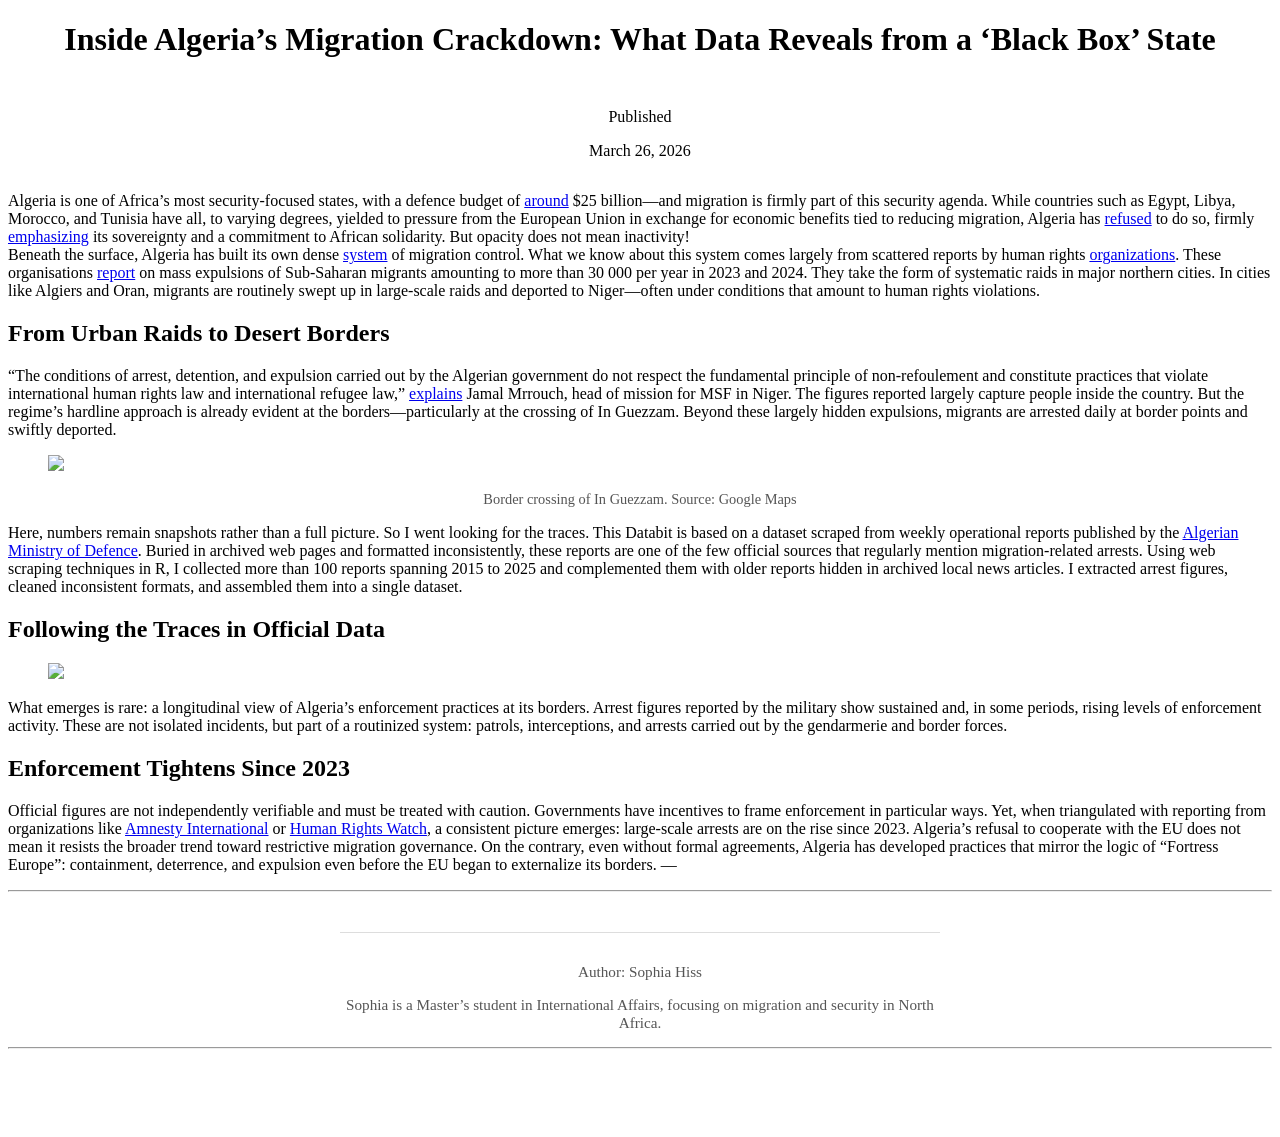
==== index.html @ 2d7f66b4 "Rename DataBit1_SophiaHiss.index.html to index.html" ====
<!DOCTYPE html>
<html xmlns="http://www.w3.org/1999/xhtml" lang="en" xml:lang="en"><head>

<meta charset="utf-8">
<meta name="generator" content="quarto-1.8.25">

<meta name="viewport" content="width=device-width, initial-scale=1.0, user-scalable=yes">

<meta name="author" content="">
<meta name="dcterms.date" content="2026-03-26">

<title>Inside Algeria’s Migration Crackdown: What Data Reveals from a ‘Black Box’ State</title>
<style>
code{white-space: pre-wrap;}
span.smallcaps{font-variant: small-caps;}
div.columns{display: flex; gap: min(4vw, 1.5em);}
div.column{flex: auto; overflow-x: auto;}
div.hanging-indent{margin-left: 1.5em; text-indent: -1.5em;}
ul.task-list{list-style: none;}
ul.task-list li input[type="checkbox"] {
  width: 0.8em;
  margin: 0 0.8em 0.2em -1em; /* quarto-specific, see https://github.com/quarto-dev/quarto-cli/issues/4556 */ 
  vertical-align: middle;
}
</style>


<script src="DataBit1_SophiaHiss_files/libs/clipboard/clipboard.min.js"></script>
<script src="DataBit1_SophiaHiss_files/libs/quarto-html/quarto.js" type="module"></script>
<script src="DataBit1_SophiaHiss_files/libs/quarto-html/tabsets/tabsets.js" type="module"></script>
<script src="DataBit1_SophiaHiss_files/libs/quarto-html/axe/axe-check.js" type="module"></script>
<script src="DataBit1_SophiaHiss_files/libs/quarto-html/popper.min.js"></script>
<script src="DataBit1_SophiaHiss_files/libs/quarto-html/tippy.umd.min.js"></script>
<script src="DataBit1_SophiaHiss_files/libs/quarto-html/anchor.min.js"></script>
<link href="DataBit1_SophiaHiss_files/libs/quarto-html/tippy.css" rel="stylesheet">
<link href="DataBit1_SophiaHiss_files/libs/quarto-html/quarto-syntax-highlighting-7b89279ff1a6dce999919e0e67d4d9ec.css" rel="stylesheet" id="quarto-text-highlighting-styles">
<script src="DataBit1_SophiaHiss_files/libs/bootstrap/bootstrap.min.js"></script>
<link href="DataBit1_SophiaHiss_files/libs/bootstrap/bootstrap-icons.css" rel="stylesheet">
<link href="DataBit1_SophiaHiss_files/libs/bootstrap/bootstrap-4d7f0bce1131f3e5f9547cd857cfbfc8.min.css" rel="stylesheet" append-hash="true" id="quarto-bootstrap" data-mode="light">


<link rel="stylesheet" href="styles.css">
</head>

<body class="fullcontent quarto-light">

<div id="quarto-content" class="page-columns page-rows-contents page-layout-article">

<main class="content" id="quarto-document-content">

<header id="title-block-header" class="quarto-title-block default">
<div class="quarto-title">
<h1 class="title">Inside Algeria’s Migration Crackdown: What Data Reveals from a ‘Black Box’ State</h1>
</div>



<div class="quarto-title-meta">

    
    <div>
    <div class="quarto-title-meta-heading">Published</div>
    <div class="quarto-title-meta-contents">
      <p class="date">March 26, 2026</p>
    </div>
  </div>
  
    
  </div>
  


</header>


<p>Algeria is one of Africa’s most security-focused states, with a defence budget of <a href="https://www.newarab.com/news/defence-remains-algerias-top-yearly-expenditure-2026">around</a> $25 billion—and migration is firmly part of this security agenda. While countries such as Egypt, Libya, Morocco, and Tunisia have all, to varying degrees, yielded to pressure from the European Union in exchange for economic benefits tied to reducing migration, Algeria has <a href="https://www.ispionline.it/en/publication/rocky-road-ahead-the-challenges-of-eu-algeria-relations-181457">refused</a> to do so, firmly <a href="https://www.elmoudjahid.dz/fr/actualite/solidarite-avec-les-pays-africains-un-principe-fondamental-pour-l-algerie-5058">emphasizing</a> its sovereignty and a commitment to African solidarity. But opacity does not mean inactivity!<br> Beneath the surface, Algeria has built its own dense <a href="https://ftdes.net/en/suppression-of-movement-migration-control-manufactured-precarity-and-racialised-border-regimes-in-post-hirak-algeria-in-the-name-of-sovereignty-at-the-service-of-rent-accumulation/">system</a> of migration control. What we know about this system comes largely from scattered reports by human rights <a href="https://alarmephonesahara.info/fr/dossiers/dossier-2-les-meilleurs-endroits-pour-faire-la-sieste">organizations</a>. These organisations <a href="https://www.medecinssansfrontieres.ca/niger-les-expulsions-mettent-en-danger-la-vie-des-migrants/">report</a> on mass expulsions of Sub-Saharan migrants amounting to more than 30 000 per year in 2023 and 2024. They take the form of systematic raids in major northern cities. In cities like Algiers and Oran, migrants are routinely swept up in large-scale raids and deported to Niger—often under conditions that amount to human rights violations.</p>
<section id="from-urban-raids-to-desert-borders" class="level2">
<h2 class="anchored" data-anchor-id="from-urban-raids-to-desert-borders">From Urban Raids to Desert Borders</h2>
<p>“The conditions of arrest, detention, and expulsion carried out by the Algerian government do not respect the fundamental principle of non-refoulement and constitute practices that violate international human rights law and international refugee law,” <a href="https://www.medecinssansfrontieres.ca/niger-les-expulsions-mettent-en-danger-la-vie-des-migrants/">explains</a> Jamal Mrrouch, head of mission for MSF in Niger. The figures reported largely capture people inside the country. But the regime’s hardline approach is already evident at the borders—particularly at the crossing of In Guezzam. Beyond these largely hidden expulsions, migrants are arrested daily at border points and swiftly deported.</p>
<div class="quarto-figure quarto-figure-center">
<figure class="figure">
<p><img src="DataBit1-Figures/InGuezzam.png" class="img-fluid figure-img" style="width:70.0%"></p>
<figcaption>Border crossing of In Guezzam. Source: Google Maps</figcaption>
</figure>
</div>
<p>Here, numbers remain snapshots rather than a full picture. So I went looking for the traces. This Databit is based on a dataset scraped from weekly operational reports published by the <a href="https://www.mdn.dz/site_principal/sommaire/archives/archives_actualites_fr.php">Algerian Ministry of Defence</a>. Buried in archived web pages and formatted inconsistently, these reports are one of the few official sources that regularly mention migration-related arrests. Using web scraping techniques in R, I collected more than 100 reports spanning 2015 to 2025 and complemented them with older reports hidden in archived local news articles. I extracted arrest figures, cleaned inconsistent formats, and assembled them into a single dataset.</p>
</section>
<section id="following-the-traces-in-official-data" class="level2">
<h2 class="anchored" data-anchor-id="following-the-traces-in-official-data">Following the Traces in Official Data</h2>
<div class="quarto-figure quarto-figure-center">
<figure class="figure">
<p><img src="DataBit1-Figures/Arrests-aggregated-2015-2025.png" class="img-fluid quarto-figure quarto-figure-center figure-img" style="width:70.0%"></p>
</figure>
</div>
<p>What emerges is rare: a longitudinal view of Algeria’s enforcement practices at its borders. Arrest figures reported by the military show sustained and, in some periods, rising levels of enforcement activity. These are not isolated incidents, but part of a routinized system: patrols, interceptions, and arrests carried out by the gendarmerie and border forces.</p>
</section>
<section id="enforcement-tightens-since-2023" class="level2">
<h2 class="anchored" data-anchor-id="enforcement-tightens-since-2023">Enforcement Tightens Since 2023</h2>
<p>Official figures are not independently verifiable and must be treated with caution. Governments have incentives to frame enforcement in particular ways. Yet, when triangulated with reporting from organizations like <a href="https://reliefweb.int/report/algeria/forced-leave-stories-injustice-against-migrants-algeria">Amnesty International</a> or <a href="https://www.hrw.org/news/2020/10/09/algeria-migrants-asylum-seekers-forced-out">Human Rights Watch</a>, a consistent picture emerges: large-scale arrests are on the rise since 2023. Algeria’s refusal to cooperate with the EU does not mean it resists the broader trend toward restrictive migration governance. On the contrary, even without formal agreements, Algeria has developed practices that mirror the logic of “Fortress Europe”: containment, deterrence, and expulsion even before the EU began to externalize its borders. —</p>
<hr>
<div class="author-box">
<p>Author: Sophia Hiss</p>
<p>Sophia is a Master’s student in International Affairs, focusing on migration and security in North Africa.</p>
</div>
<hr>
<p><br>
</p>
<p><br>
</p>
</section>
<section id="section" class="level2">
<h2 class="anchored" data-anchor-id="section"></h2>
</section>

</main>
<!-- /main column -->
<script id="quarto-html-after-body" type="application/javascript">
  window.document.addEventListener("DOMContentLoaded", function (event) {
    const icon = "";
    const anchorJS = new window.AnchorJS();
    anchorJS.options = {
      placement: 'right',
      icon: icon
    };
    anchorJS.add('.anchored');
    const isCodeAnnotation = (el) => {
      for (const clz of el.classList) {
        if (clz.startsWith('code-annotation-')) {                     
          return true;
        }
      }
      return false;
    }
    const onCopySuccess = function(e) {
      // button target
      const button = e.trigger;
      // don't keep focus
      button.blur();
      // flash "checked"
      button.classList.add('code-copy-button-checked');
      var currentTitle = button.getAttribute("title");
      button.setAttribute("title", "Copied!");
      let tooltip;
      if (window.bootstrap) {
        button.setAttribute("data-bs-toggle", "tooltip");
        button.setAttribute("data-bs-placement", "left");
        button.setAttribute("data-bs-title", "Copied!");
        tooltip = new bootstrap.Tooltip(button, 
          { trigger: "manual", 
            customClass: "code-copy-button-tooltip",
            offset: [0, -8]});
        tooltip.show();    
      }
      setTimeout(function() {
        if (tooltip) {
          tooltip.hide();
          button.removeAttribute("data-bs-title");
          button.removeAttribute("data-bs-toggle");
          button.removeAttribute("data-bs-placement");
        }
        button.setAttribute("title", currentTitle);
        button.classList.remove('code-copy-button-checked');
      }, 1000);
      // clear code selection
      e.clearSelection();
    }
    const getTextToCopy = function(trigger) {
      const outerScaffold = trigger.parentElement.cloneNode(true);
      const codeEl = outerScaffold.querySelector('code');
      for (const childEl of codeEl.children) {
        if (isCodeAnnotation(childEl)) {
          childEl.remove();
        }
      }
      return codeEl.innerText;
    }
    const clipboard = new window.ClipboardJS('.code-copy-button:not([data-in-quarto-modal])', {
      text: getTextToCopy
    });
    clipboard.on('success', onCopySuccess);
    if (window.document.getElementById('quarto-embedded-source-code-modal')) {
      const clipboardModal = new window.ClipboardJS('.code-copy-button[data-in-quarto-modal]', {
        text: getTextToCopy,
        container: window.document.getElementById('quarto-embedded-source-code-modal')
      });
      clipboardModal.on('success', onCopySuccess);
    }
      var localhostRegex = new RegExp(/^(?:http|https):\/\/localhost\:?[0-9]*\//);
      var mailtoRegex = new RegExp(/^mailto:/);
        var filterRegex = new RegExp('/' + window.location.host + '/');
      var isInternal = (href) => {
          return filterRegex.test(href) || localhostRegex.test(href) || mailtoRegex.test(href);
      }
      // Inspect non-navigation links and adorn them if external
     var links = window.document.querySelectorAll('a[href]:not(.nav-link):not(.navbar-brand):not(.toc-action):not(.sidebar-link):not(.sidebar-item-toggle):not(.pagination-link):not(.no-external):not([aria-hidden]):not(.dropdown-item):not(.quarto-navigation-tool):not(.about-link)');
      for (var i=0; i<links.length; i++) {
        const link = links[i];
        if (!isInternal(link.href)) {
          // undo the damage that might have been done by quarto-nav.js in the case of
          // links that we want to consider external
          if (link.dataset.originalHref !== undefined) {
            link.href = link.dataset.originalHref;
          }
        }
      }
    function tippyHover(el, contentFn, onTriggerFn, onUntriggerFn) {
      const config = {
        allowHTML: true,
        maxWidth: 500,
        delay: 100,
        arrow: false,
        appendTo: function(el) {
            return el.parentElement;
        },
        interactive: true,
        interactiveBorder: 10,
        theme: 'quarto',
        placement: 'bottom-start',
      };
      if (contentFn) {
        config.content = contentFn;
      }
      if (onTriggerFn) {
        config.onTrigger = onTriggerFn;
      }
      if (onUntriggerFn) {
        config.onUntrigger = onUntriggerFn;
      }
      window.tippy(el, config); 
    }
    const noterefs = window.document.querySelectorAll('a[role="doc-noteref"]');
    for (var i=0; i<noterefs.length; i++) {
      const ref = noterefs[i];
      tippyHover(ref, function() {
        // use id or data attribute instead here
        let href = ref.getAttribute('data-footnote-href') || ref.getAttribute('href');
        try { href = new URL(href).hash; } catch {}
        const id = href.replace(/^#\/?/, "");
        const note = window.document.getElementById(id);
        if (note) {
          return note.innerHTML;
        } else {
          return "";
        }
      });
    }
    const xrefs = window.document.querySelectorAll('a.quarto-xref');
    const processXRef = (id, note) => {
      // Strip column container classes
      const stripColumnClz = (el) => {
        el.classList.remove("page-full", "page-columns");
        if (el.children) {
          for (const child of el.children) {
            stripColumnClz(child);
          }
        }
      }
      stripColumnClz(note)
      if (id === null || id.startsWith('sec-')) {
        // Special case sections, only their first couple elements
        const container = document.createElement("div");
        if (note.children && note.children.length > 2) {
          container.appendChild(note.children[0].cloneNode(true));
          for (let i = 1; i < note.children.length; i++) {
            const child = note.children[i];
            if (child.tagName === "P" && child.innerText === "") {
              continue;
            } else {
              container.appendChild(child.cloneNode(true));
              break;
            }
          }
          if (window.Quarto?.typesetMath) {
            window.Quarto.typesetMath(container);
          }
          return container.innerHTML
        } else {
          if (window.Quarto?.typesetMath) {
            window.Quarto.typesetMath(note);
          }
          return note.innerHTML;
        }
      } else {
        // Remove any anchor links if they are present
        const anchorLink = note.querySelector('a.anchorjs-link');
        if (anchorLink) {
          anchorLink.remove();
        }
        if (window.Quarto?.typesetMath) {
          window.Quarto.typesetMath(note);
        }
        if (note.classList.contains("callout")) {
          return note.outerHTML;
        } else {
          return note.innerHTML;
        }
      }
    }
    for (var i=0; i<xrefs.length; i++) {
      const xref = xrefs[i];
      tippyHover(xref, undefined, function(instance) {
        instance.disable();
        let url = xref.getAttribute('href');
        let hash = undefined; 
        if (url.startsWith('#')) {
          hash = url;
        } else {
          try { hash = new URL(url).hash; } catch {}
        }
        if (hash) {
          const id = hash.replace(/^#\/?/, "");
          const note = window.document.getElementById(id);
          if (note !== null) {
            try {
              const html = processXRef(id, note.cloneNode(true));
              instance.setContent(html);
            } finally {
              instance.enable();
              instance.show();
            }
          } else {
            // See if we can fetch this
            fetch(url.split('#')[0])
            .then(res => res.text())
            .then(html => {
              const parser = new DOMParser();
              const htmlDoc = parser.parseFromString(html, "text/html");
              const note = htmlDoc.getElementById(id);
              if (note !== null) {
                const html = processXRef(id, note);
                instance.setContent(html);
              } 
            }).finally(() => {
              instance.enable();
              instance.show();
            });
          }
        } else {
          // See if we can fetch a full url (with no hash to target)
          // This is a special case and we should probably do some content thinning / targeting
          fetch(url)
          .then(res => res.text())
          .then(html => {
            const parser = new DOMParser();
            const htmlDoc = parser.parseFromString(html, "text/html");
            const note = htmlDoc.querySelector('main.content');
            if (note !== null) {
              // This should only happen for chapter cross references
              // (since there is no id in the URL)
              // remove the first header
              if (note.children.length > 0 && note.children[0].tagName === "HEADER") {
                note.children[0].remove();
              }
              const html = processXRef(null, note);
              instance.setContent(html);
            } 
          }).finally(() => {
            instance.enable();
            instance.show();
          });
        }
      }, function(instance) {
      });
    }
        let selectedAnnoteEl;
        const selectorForAnnotation = ( cell, annotation) => {
          let cellAttr = 'data-code-cell="' + cell + '"';
          let lineAttr = 'data-code-annotation="' +  annotation + '"';
          const selector = 'span[' + cellAttr + '][' + lineAttr + ']';
          return selector;
        }
        const selectCodeLines = (annoteEl) => {
          const doc = window.document;
          const targetCell = annoteEl.getAttribute("data-target-cell");
          const targetAnnotation = annoteEl.getAttribute("data-target-annotation");
          const annoteSpan = window.document.querySelector(selectorForAnnotation(targetCell, targetAnnotation));
          const lines = annoteSpan.getAttribute("data-code-lines").split(",");
          const lineIds = lines.map((line) => {
            return targetCell + "-" + line;
          })
          let top = null;
          let height = null;
          let parent = null;
          if (lineIds.length > 0) {
              //compute the position of the single el (top and bottom and make a div)
              const el = window.document.getElementById(lineIds[0]);
              top = el.offsetTop;
              height = el.offsetHeight;
              parent = el.parentElement.parentElement;
            if (lineIds.length > 1) {
              const lastEl = window.document.getElementById(lineIds[lineIds.length - 1]);
              const bottom = lastEl.offsetTop + lastEl.offsetHeight;
              height = bottom - top;
            }
            if (top !== null && height !== null && parent !== null) {
              // cook up a div (if necessary) and position it 
              let div = window.document.getElementById("code-annotation-line-highlight");
              if (div === null) {
                div = window.document.createElement("div");
                div.setAttribute("id", "code-annotation-line-highlight");
                div.style.position = 'absolute';
                parent.appendChild(div);
              }
              div.style.top = top - 2 + "px";
              div.style.height = height + 4 + "px";
              div.style.left = 0;
              let gutterDiv = window.document.getElementById("code-annotation-line-highlight-gutter");
              if (gutterDiv === null) {
                gutterDiv = window.document.createElement("div");
                gutterDiv.setAttribute("id", "code-annotation-line-highlight-gutter");
                gutterDiv.style.position = 'absolute';
                const codeCell = window.document.getElementById(targetCell);
                const gutter = codeCell.querySelector('.code-annotation-gutter');
                gutter.appendChild(gutterDiv);
              }
              gutterDiv.style.top = top - 2 + "px";
              gutterDiv.style.height = height + 4 + "px";
            }
            selectedAnnoteEl = annoteEl;
          }
        };
        const unselectCodeLines = () => {
          const elementsIds = ["code-annotation-line-highlight", "code-annotation-line-highlight-gutter"];
          elementsIds.forEach((elId) => {
            const div = window.document.getElementById(elId);
            if (div) {
              div.remove();
            }
          });
          selectedAnnoteEl = undefined;
        };
          // Handle positioning of the toggle
      window.addEventListener(
        "resize",
        throttle(() => {
          elRect = undefined;
          if (selectedAnnoteEl) {
            selectCodeLines(selectedAnnoteEl);
          }
        }, 10)
      );
      function throttle(fn, ms) {
      let throttle = false;
      let timer;
        return (...args) => {
          if(!throttle) { // first call gets through
              fn.apply(this, args);
              throttle = true;
          } else { // all the others get throttled
              if(timer) clearTimeout(timer); // cancel #2
              timer = setTimeout(() => {
                fn.apply(this, args);
                timer = throttle = false;
              }, ms);
          }
        };
      }
        // Attach click handler to the DT
        const annoteDls = window.document.querySelectorAll('dt[data-target-cell]');
        for (const annoteDlNode of annoteDls) {
          annoteDlNode.addEventListener('click', (event) => {
            const clickedEl = event.target;
            if (clickedEl !== selectedAnnoteEl) {
              unselectCodeLines();
              const activeEl = window.document.querySelector('dt[data-target-cell].code-annotation-active');
              if (activeEl) {
                activeEl.classList.remove('code-annotation-active');
              }
              selectCodeLines(clickedEl);
              clickedEl.classList.add('code-annotation-active');
            } else {
              // Unselect the line
              unselectCodeLines();
              clickedEl.classList.remove('code-annotation-active');
            }
          });
        }
    const findCites = (el) => {
      const parentEl = el.parentElement;
      if (parentEl) {
        const cites = parentEl.dataset.cites;
        if (cites) {
          return {
            el,
            cites: cites.split(' ')
          };
        } else {
          return findCites(el.parentElement)
        }
      } else {
        return undefined;
      }
    };
    var bibliorefs = window.document.querySelectorAll('a[role="doc-biblioref"]');
    for (var i=0; i<bibliorefs.length; i++) {
      const ref = bibliorefs[i];
      const citeInfo = findCites(ref);
      if (citeInfo) {
        tippyHover(citeInfo.el, function() {
          var popup = window.document.createElement('div');
          citeInfo.cites.forEach(function(cite) {
            var citeDiv = window.document.createElement('div');
            citeDiv.classList.add('hanging-indent');
            citeDiv.classList.add('csl-entry');
            var biblioDiv = window.document.getElementById('ref-' + cite);
            if (biblioDiv) {
              citeDiv.innerHTML = biblioDiv.innerHTML;
            }
            popup.appendChild(citeDiv);
          });
          return popup.innerHTML;
        });
      }
    }
  });
  </script>
</div> <!-- /content -->




</body></html>
---- styles.css ----
.quarto-title-block h1.title {
  text-align: center !important;
  margin-bottom: 50px !important;
  font-weight: bold;
}

.quarto-title-block {
  text-align: center !important;
}

.quarto-title-meta {
  display: flex !important;
  flex-direction: column !important;
  align-items: center !important;
  justify-content: center !important;
  text-align: center !important;
  width: 100%;
  margin: 0 auto;
}

.quarto-title-meta-heading,
.quarto-title-meta-contents {
  text-align: center !important;
  width: 100%;
}

.author-box {
  margin-top: 40px;
  padding-top: 15px;
  border-top: 1px solid #ddd;
  font-size: 0.95em;
  color: #555;
  text-align: center;
  max-width: 600px;
  margin-left: auto;
  margin-right: auto;
}

.quarto-figure figcaption {
  text-align: center;
  font-size: 0.9em;
  color: #555;
}
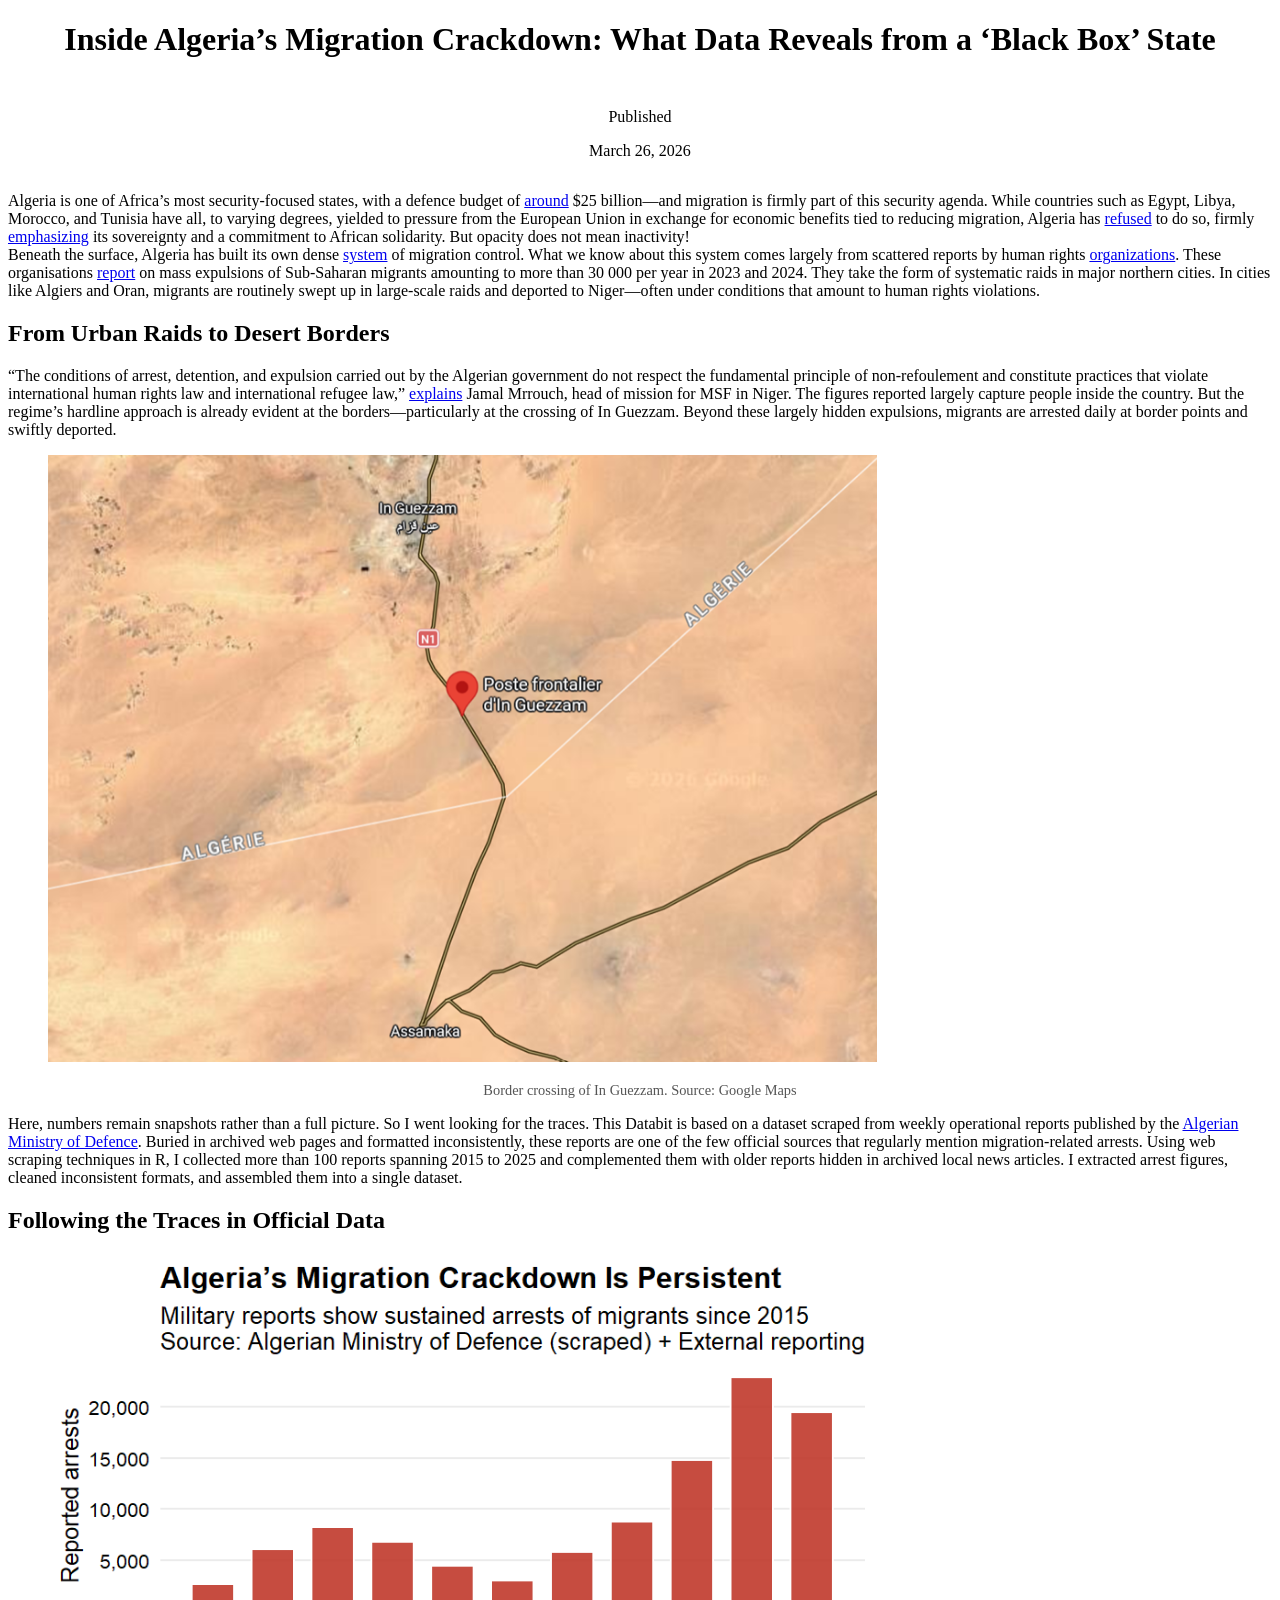
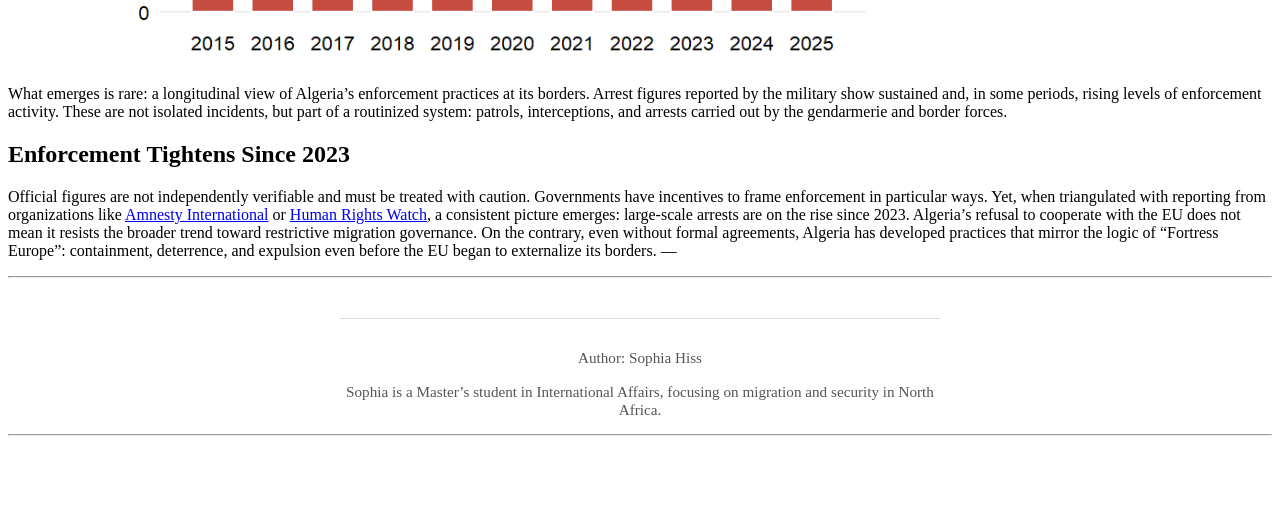
==== commit ec07c0c3: "Rename DataBit1_SophiaHiss.html to index.html" ====
--- a/index.html
+++ b/index.html
@@ -79,7 +79,7 @@
 <p>“The conditions of arrest, detention, and expulsion carried out by the Algerian government do not respect the fundamental principle of non-refoulement and constitute practices that violate international human rights law and international refugee law,” <a href="https://www.medecinssansfrontieres.ca/niger-les-expulsions-mettent-en-danger-la-vie-des-migrants/">explains</a> Jamal Mrrouch, head of mission for MSF in Niger. The figures reported largely capture people inside the country. But the regime’s hardline approach is already evident at the borders—particularly at the crossing of In Guezzam. Beyond these largely hidden expulsions, migrants are arrested daily at border points and swiftly deported.</p>
 <div class="quarto-figure quarto-figure-center">
 <figure class="figure">
-<p><img src="DataBit1-Figures/InGuezzam.png" class="img-fluid figure-img" style="width:70.0%"></p>
+<p><img src="figures/InGuezzam.png" class="img-fluid figure-img" style="width:70.0%"></p>
 <figcaption>Border crossing of In Guezzam. Source: Google Maps</figcaption>
 </figure>
 </div>
@@ -89,7 +89,7 @@
 <h2 class="anchored" data-anchor-id="following-the-traces-in-official-data">Following the Traces in Official Data</h2>
 <div class="quarto-figure quarto-figure-center">
 <figure class="figure">
-<p><img src="DataBit1-Figures/Arrests-aggregated-2015-2025.png" class="img-fluid quarto-figure quarto-figure-center figure-img" style="width:70.0%"></p>
+<p><img src="figures/Arrests-aggregated-2015-2025.png" class="img-fluid quarto-figure quarto-figure-center figure-img" style="width:70.0%"></p>
 </figure>
 </div>
 <p>What emerges is rare: a longitudinal view of Algeria’s enforcement practices at its borders. Arrest figures reported by the military show sustained and, in some periods, rising levels of enforcement activity. These are not isolated incidents, but part of a routinized system: patrols, interceptions, and arrests carried out by the gendarmerie and border forces.</p>
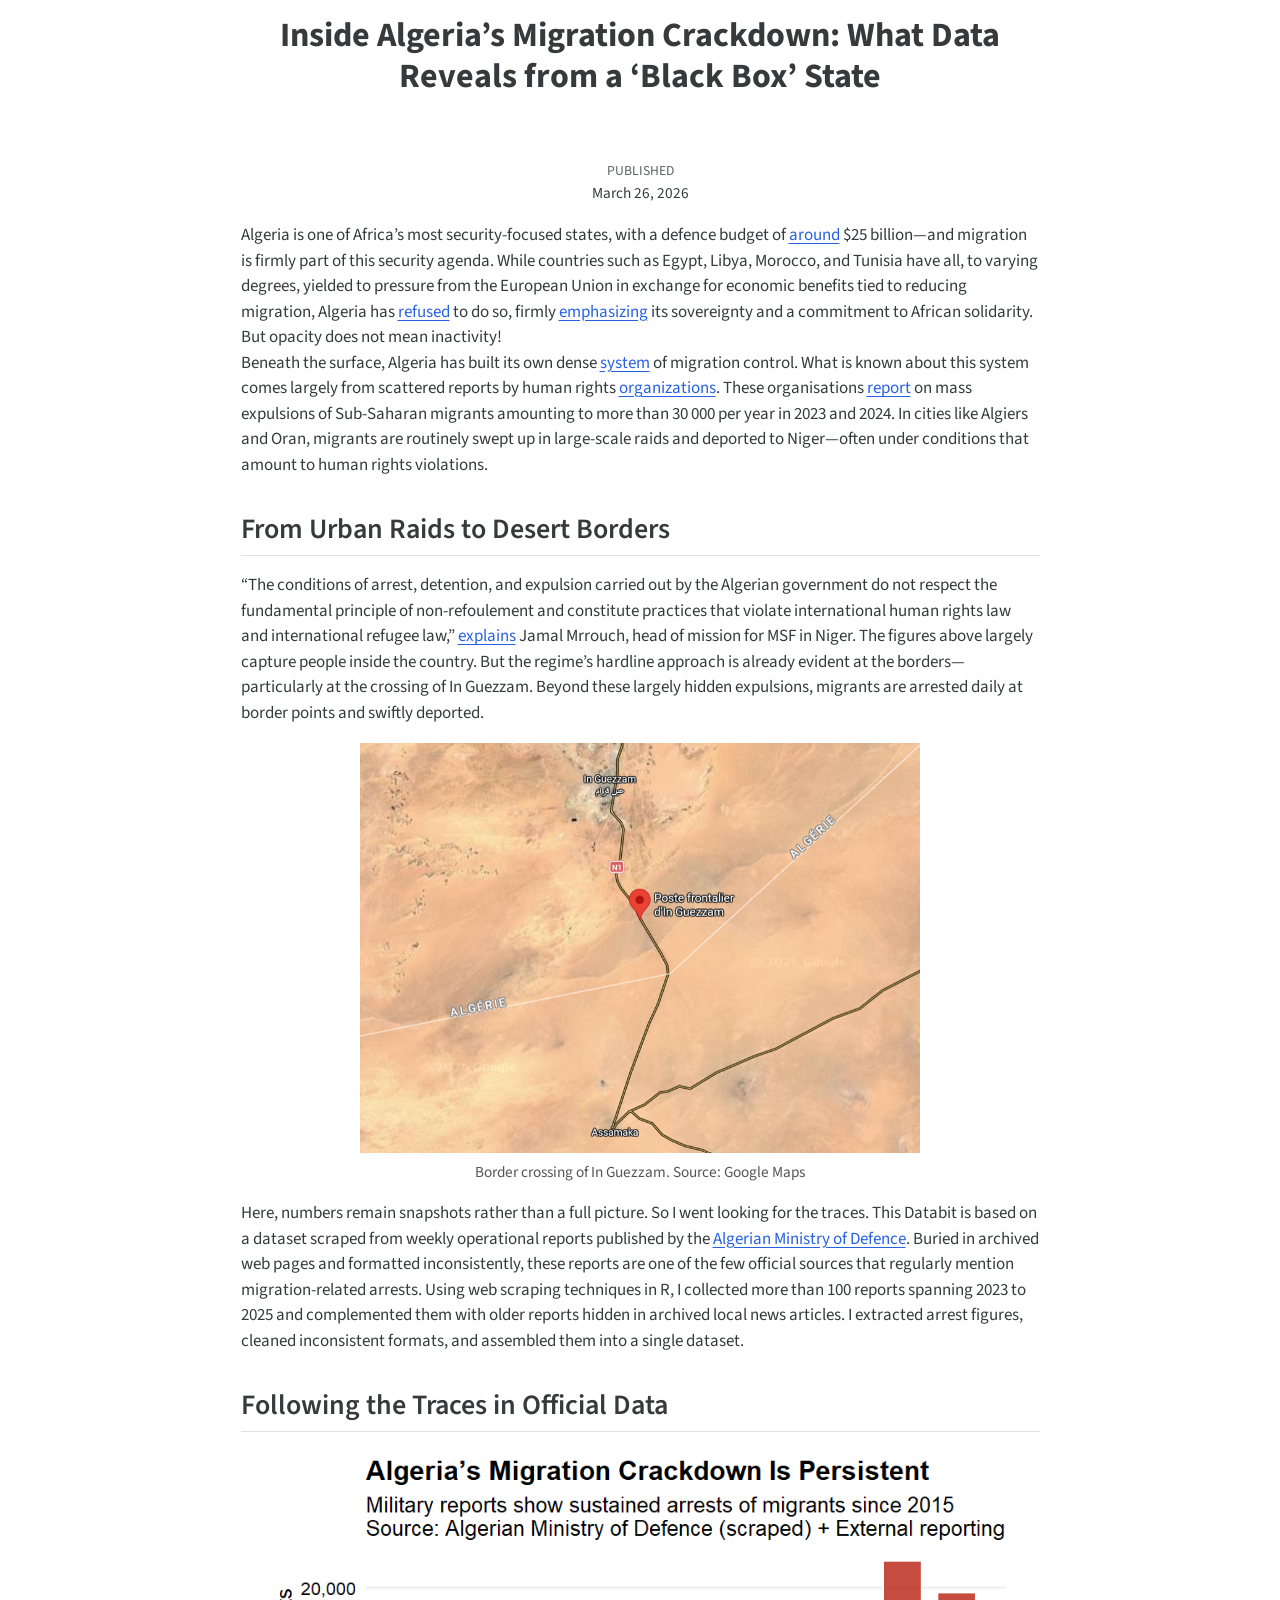
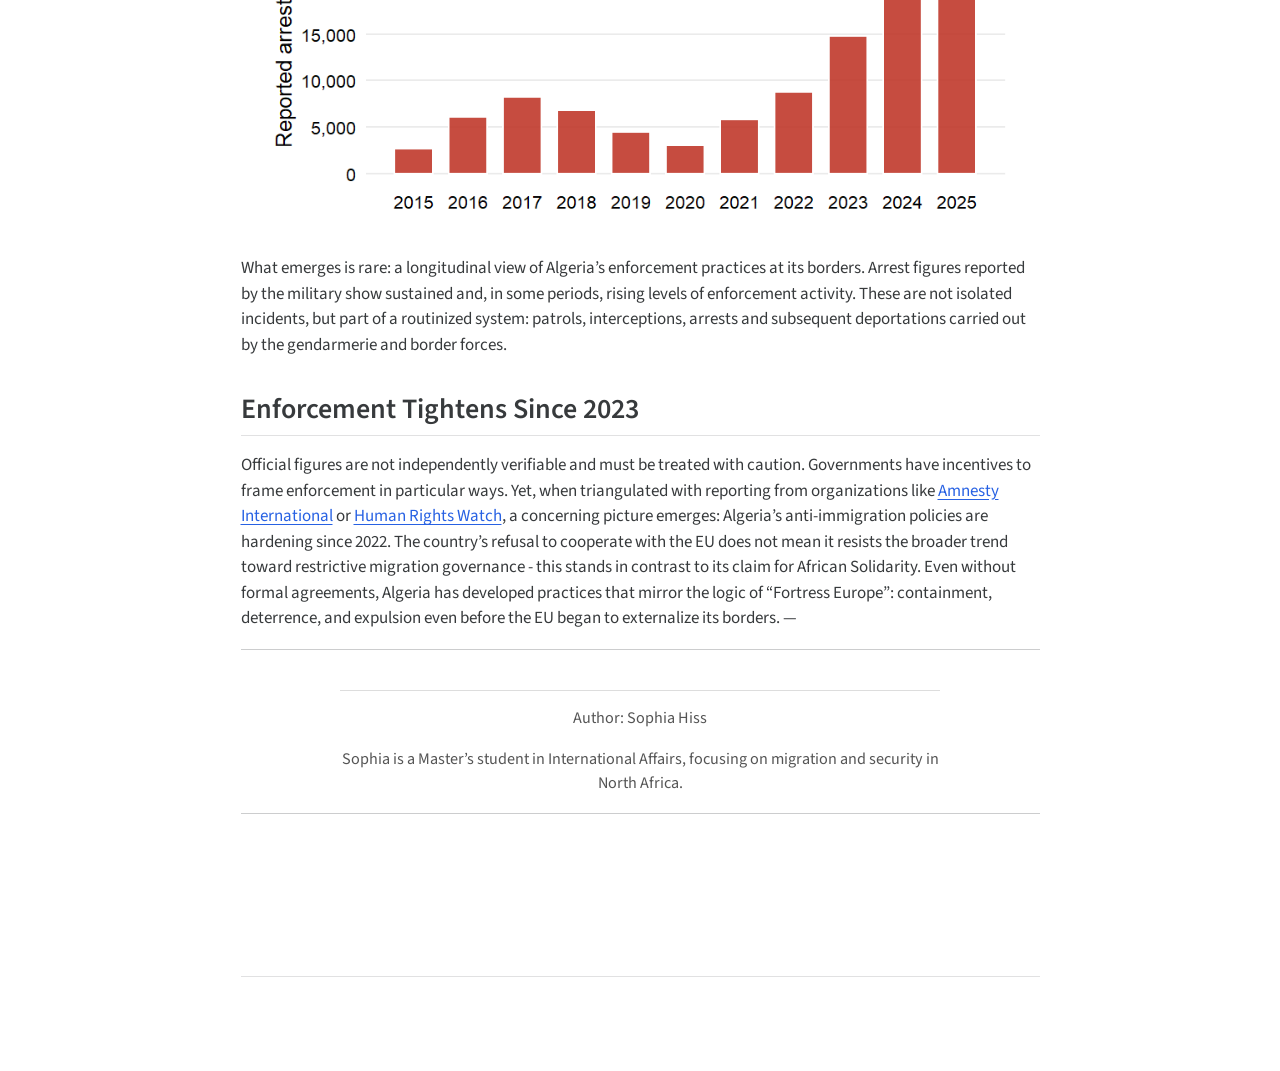
==== commit 6dc065bf: "Rename DataBit1_SophiaHiss.html to index.html" ====
--- a/index.html
+++ b/index.html
@@ -73,30 +73,30 @@
 </header>
 
 
-<p>Algeria is one of Africa’s most security-focused states, with a defence budget of <a href="https://www.newarab.com/news/defence-remains-algerias-top-yearly-expenditure-2026">around</a> $25 billion—and migration is firmly part of this security agenda. While countries such as Egypt, Libya, Morocco, and Tunisia have all, to varying degrees, yielded to pressure from the European Union in exchange for economic benefits tied to reducing migration, Algeria has <a href="https://www.ispionline.it/en/publication/rocky-road-ahead-the-challenges-of-eu-algeria-relations-181457">refused</a> to do so, firmly <a href="https://www.elmoudjahid.dz/fr/actualite/solidarite-avec-les-pays-africains-un-principe-fondamental-pour-l-algerie-5058">emphasizing</a> its sovereignty and a commitment to African solidarity. But opacity does not mean inactivity!<br> Beneath the surface, Algeria has built its own dense <a href="https://ftdes.net/en/suppression-of-movement-migration-control-manufactured-precarity-and-racialised-border-regimes-in-post-hirak-algeria-in-the-name-of-sovereignty-at-the-service-of-rent-accumulation/">system</a> of migration control. What we know about this system comes largely from scattered reports by human rights <a href="https://alarmephonesahara.info/fr/dossiers/dossier-2-les-meilleurs-endroits-pour-faire-la-sieste">organizations</a>. These organisations <a href="https://www.medecinssansfrontieres.ca/niger-les-expulsions-mettent-en-danger-la-vie-des-migrants/">report</a> on mass expulsions of Sub-Saharan migrants amounting to more than 30 000 per year in 2023 and 2024. They take the form of systematic raids in major northern cities. In cities like Algiers and Oran, migrants are routinely swept up in large-scale raids and deported to Niger—often under conditions that amount to human rights violations.</p>
+<p>Algeria is one of Africa’s most security-focused states, with a defence budget of <a href="https://www.newarab.com/news/defence-remains-algerias-top-yearly-expenditure-2026">around</a> $25 billion—and migration is firmly part of this security agenda. While countries such as Egypt, Libya, Morocco, and Tunisia have all, to varying degrees, yielded to pressure from the European Union in exchange for economic benefits tied to reducing migration, Algeria has <a href="https://www.ispionline.it/en/publication/rocky-road-ahead-the-challenges-of-eu-algeria-relations-181457">refused</a> to do so, firmly <a href="https://www.elmoudjahid.dz/fr/actualite/solidarite-avec-les-pays-africains-un-principe-fondamental-pour-l-algerie-5058">emphasizing</a> its sovereignty and a commitment to African solidarity. But opacity does not mean inactivity!<br> Beneath the surface, Algeria has built its own dense <a href="https://ftdes.net/en/suppression-of-movement-migration-control-manufactured-precarity-and-racialised-border-regimes-in-post-hirak-algeria-in-the-name-of-sovereignty-at-the-service-of-rent-accumulation/">system</a> of migration control. What is known about this system comes largely from scattered reports by human rights <a href="https://alarmephonesahara.info/fr/dossiers/dossier-2-les-meilleurs-endroits-pour-faire-la-sieste">organizations</a>. These organisations <a href="https://www.medecinssansfrontieres.ca/niger-les-expulsions-mettent-en-danger-la-vie-des-migrants/">report</a> on mass expulsions of Sub-Saharan migrants amounting to more than 30 000 per year in 2023 and 2024. In cities like Algiers and Oran, migrants are routinely swept up in large-scale raids and deported to Niger—often under conditions that amount to human rights violations.</p>
 <section id="from-urban-raids-to-desert-borders" class="level2">
 <h2 class="anchored" data-anchor-id="from-urban-raids-to-desert-borders">From Urban Raids to Desert Borders</h2>
-<p>“The conditions of arrest, detention, and expulsion carried out by the Algerian government do not respect the fundamental principle of non-refoulement and constitute practices that violate international human rights law and international refugee law,” <a href="https://www.medecinssansfrontieres.ca/niger-les-expulsions-mettent-en-danger-la-vie-des-migrants/">explains</a> Jamal Mrrouch, head of mission for MSF in Niger. The figures reported largely capture people inside the country. But the regime’s hardline approach is already evident at the borders—particularly at the crossing of In Guezzam. Beyond these largely hidden expulsions, migrants are arrested daily at border points and swiftly deported.</p>
+<p>“The conditions of arrest, detention, and expulsion carried out by the Algerian government do not respect the fundamental principle of non-refoulement and constitute practices that violate international human rights law and international refugee law,” <a href="https://www.medecinssansfrontieres.ca/niger-les-expulsions-mettent-en-danger-la-vie-des-migrants/">explains</a> Jamal Mrrouch, head of mission for MSF in Niger. The figures above largely capture people inside the country. But the regime’s hardline approach is already evident at the borders—particularly at the crossing of In Guezzam. Beyond these largely hidden expulsions, migrants are arrested daily at border points and swiftly deported.</p>
 <div class="quarto-figure quarto-figure-center">
 <figure class="figure">
 <p><img src="figures/InGuezzam.png" class="img-fluid figure-img" style="width:70.0%"></p>
 <figcaption>Border crossing of In Guezzam. Source: Google Maps</figcaption>
 </figure>
 </div>
-<p>Here, numbers remain snapshots rather than a full picture. So I went looking for the traces. This Databit is based on a dataset scraped from weekly operational reports published by the <a href="https://www.mdn.dz/site_principal/sommaire/archives/archives_actualites_fr.php">Algerian Ministry of Defence</a>. Buried in archived web pages and formatted inconsistently, these reports are one of the few official sources that regularly mention migration-related arrests. Using web scraping techniques in R, I collected more than 100 reports spanning 2015 to 2025 and complemented them with older reports hidden in archived local news articles. I extracted arrest figures, cleaned inconsistent formats, and assembled them into a single dataset.</p>
+<p>Here, numbers remain snapshots rather than a full picture. So I went looking for the traces. This Databit is based on a dataset scraped from weekly operational reports published by the <a href="https://www.mdn.dz/site_principal/sommaire/archives/archives_actualites_fr.php">Algerian Ministry of Defence</a>. Buried in archived web pages and formatted inconsistently, these reports are one of the few official sources that regularly mention migration-related arrests. Using web scraping techniques in R, I collected more than 100 reports spanning 2023 to 2025 and complemented them with older reports hidden in archived local news articles. I extracted arrest figures, cleaned inconsistent formats, and assembled them into a single dataset.</p>
 </section>
 <section id="following-the-traces-in-official-data" class="level2">
 <h2 class="anchored" data-anchor-id="following-the-traces-in-official-data">Following the Traces in Official Data</h2>
 <div class="quarto-figure quarto-figure-center">
 <figure class="figure">
-<p><img src="figures/Arrests-aggregated-2015-2025.png" class="img-fluid quarto-figure quarto-figure-center figure-img" style="width:70.0%"></p>
+<p><img src="figures/Arrests-aggregated-2015-2025.png" class="img-fluid quarto-figure quarto-figure-center figure-img" style="width:94.0%"></p>
 </figure>
 </div>
-<p>What emerges is rare: a longitudinal view of Algeria’s enforcement practices at its borders. Arrest figures reported by the military show sustained and, in some periods, rising levels of enforcement activity. These are not isolated incidents, but part of a routinized system: patrols, interceptions, and arrests carried out by the gendarmerie and border forces.</p>
+<p>What emerges is rare: a longitudinal view of Algeria’s enforcement practices at its borders. Arrest figures reported by the military show sustained and, in some periods, rising levels of enforcement activity. These are not isolated incidents, but part of a routinized system: patrols, interceptions, arrests and subsequent deportations carried out by the gendarmerie and border forces.</p>
 </section>
 <section id="enforcement-tightens-since-2023" class="level2">
 <h2 class="anchored" data-anchor-id="enforcement-tightens-since-2023">Enforcement Tightens Since 2023</h2>
-<p>Official figures are not independently verifiable and must be treated with caution. Governments have incentives to frame enforcement in particular ways. Yet, when triangulated with reporting from organizations like <a href="https://reliefweb.int/report/algeria/forced-leave-stories-injustice-against-migrants-algeria">Amnesty International</a> or <a href="https://www.hrw.org/news/2020/10/09/algeria-migrants-asylum-seekers-forced-out">Human Rights Watch</a>, a consistent picture emerges: large-scale arrests are on the rise since 2023. Algeria’s refusal to cooperate with the EU does not mean it resists the broader trend toward restrictive migration governance. On the contrary, even without formal agreements, Algeria has developed practices that mirror the logic of “Fortress Europe”: containment, deterrence, and expulsion even before the EU began to externalize its borders. —</p>
+<p>Official figures are not independently verifiable and must be treated with caution. Governments have incentives to frame enforcement in particular ways. Yet, when triangulated with reporting from organizations like <a href="https://reliefweb.int/report/algeria/forced-leave-stories-injustice-against-migrants-algeria">Amnesty International</a> or <a href="https://www.hrw.org/news/2020/10/09/algeria-migrants-asylum-seekers-forced-out">Human Rights Watch</a>, a concerning picture emerges: Algeria’s anti-immigration policies are hardening since 2022. The country’s refusal to cooperate with the EU does not mean it resists the broader trend toward restrictive migration governance - this stands in contrast to its claim for African Solidarity. Even without formal agreements, Algeria has developed practices that mirror the logic of “Fortress Europe”: containment, deterrence, and expulsion even before the EU began to externalize its borders. —</p>
 <hr>
 <div class="author-box">
 <p>Author: Sophia Hiss</p>
--- a/DataBit1_SophiaHiss_files/libs/quarto-html/tippy.css
+++ b/DataBit1_SophiaHiss_files/libs/quarto-html/tippy.css
@@ -0,0 +1 @@
+.tippy-box[data-animation=fade][data-state=hidden]{opacity:0}[data-tippy-root]{max-width:calc(100vw - 10px)}.tippy-box{position:relative;background-color:#333;color:#fff;border-radius:4px;font-size:14px;line-height:1.4;white-space:normal;outline:0;transition-property:transform,visibility,opacity}.tippy-box[data-placement^=top]>.tippy-arrow{bottom:0}.tippy-box[data-placement^=top]>.tippy-arrow:before{bottom:-7px;left:0;border-width:8px 8px 0;border-top-color:initial;transform-origin:center top}.tippy-box[data-placement^=bottom]>.tippy-arrow{top:0}.tippy-box[data-placement^=bottom]>.tippy-arrow:before{top:-7px;left:0;border-width:0 8px 8px;border-bottom-color:initial;transform-origin:center bottom}.tippy-box[data-placement^=left]>.tippy-arrow{right:0}.tippy-box[data-placement^=left]>.tippy-arrow:before{border-width:8px 0 8px 8px;border-left-color:initial;right:-7px;transform-origin:center left}.tippy-box[data-placement^=right]>.tippy-arrow{left:0}.tippy-box[data-placement^=right]>.tippy-arrow:before{left:-7px;border-width:8px 8px 8px 0;border-right-color:initial;transform-origin:center right}.tippy-box[data-inertia][data-state=visible]{transition-timing-function:cubic-bezier(.54,1.5,.38,1.11)}.tippy-arrow{width:16px;height:16px;color:#333}.tippy-arrow:before{content:"";position:absolute;border-color:transparent;border-style:solid}.tippy-content{position:relative;padding:5px 9px;z-index:1}
--- a/DataBit1_SophiaHiss_files/libs/quarto-html/quarto-syntax-highlighting-7b89279ff1a6dce999919e0e67d4d9ec.css
+++ b/DataBit1_SophiaHiss_files/libs/quarto-html/quarto-syntax-highlighting-7b89279ff1a6dce999919e0e67d4d9ec.css
@@ -0,0 +1,236 @@
+/* quarto syntax highlight colors */
+:root {
+  --quarto-hl-ot-color: #003B4F;
+  --quarto-hl-at-color: #657422;
+  --quarto-hl-ss-color: #20794D;
+  --quarto-hl-an-color: #5E5E5E;
+  --quarto-hl-fu-color: #4758AB;
+  --quarto-hl-st-color: #20794D;
+  --quarto-hl-cf-color: #003B4F;
+  --quarto-hl-op-color: #5E5E5E;
+  --quarto-hl-er-color: #AD0000;
+  --quarto-hl-bn-color: #AD0000;
+  --quarto-hl-al-color: #AD0000;
+  --quarto-hl-va-color: #111111;
+  --quarto-hl-bu-color: inherit;
+  --quarto-hl-ex-color: inherit;
+  --quarto-hl-pp-color: #AD0000;
+  --quarto-hl-in-color: #5E5E5E;
+  --quarto-hl-vs-color: #20794D;
+  --quarto-hl-wa-color: #5E5E5E;
+  --quarto-hl-do-color: #5E5E5E;
+  --quarto-hl-im-color: #00769E;
+  --quarto-hl-ch-color: #20794D;
+  --quarto-hl-dt-color: #AD0000;
+  --quarto-hl-fl-color: #AD0000;
+  --quarto-hl-co-color: #5E5E5E;
+  --quarto-hl-cv-color: #5E5E5E;
+  --quarto-hl-cn-color: #8f5902;
+  --quarto-hl-sc-color: #5E5E5E;
+  --quarto-hl-dv-color: #AD0000;
+  --quarto-hl-kw-color: #003B4F;
+}
+
+/* other quarto variables */
+:root {
+  --quarto-font-monospace: SFMono-Regular, Menlo, Monaco, Consolas, "Liberation Mono", "Courier New", monospace;
+}
+
+/* syntax highlight based on Pandoc's rules */
+pre > code.sourceCode > span {
+  color: #003B4F;
+}
+
+code.sourceCode > span {
+  color: #003B4F;
+}
+
+div.sourceCode,
+div.sourceCode pre.sourceCode {
+  color: #003B4F;
+}
+
+/* Normal */
+code span {
+  color: #003B4F;
+}
+
+/* Alert */
+code span.al {
+  color: #AD0000;
+  font-style: inherit;
+}
+
+/* Annotation */
+code span.an {
+  color: #5E5E5E;
+  font-style: inherit;
+}
+
+/* Attribute */
+code span.at {
+  color: #657422;
+  font-style: inherit;
+}
+
+/* BaseN */
+code span.bn {
+  color: #AD0000;
+  font-style: inherit;
+}
+
+/* BuiltIn */
+code span.bu {
+  font-style: inherit;
+}
+
+/* ControlFlow */
+code span.cf {
+  color: #003B4F;
+  font-weight: bold;
+  font-style: inherit;
+}
+
+/* Char */
+code span.ch {
+  color: #20794D;
+  font-style: inherit;
+}
+
+/* Constant */
+code span.cn {
+  color: #8f5902;
+  font-style: inherit;
+}
+
+/* Comment */
+code span.co {
+  color: #5E5E5E;
+  font-style: inherit;
+}
+
+/* CommentVar */
+code span.cv {
+  color: #5E5E5E;
+  font-style: italic;
+}
+
+/* Documentation */
+code span.do {
+  color: #5E5E5E;
+  font-style: italic;
+}
+
+/* DataType */
+code span.dt {
+  color: #AD0000;
+  font-style: inherit;
+}
+
+/* DecVal */
+code span.dv {
+  color: #AD0000;
+  font-style: inherit;
+}
+
+/* Error */
+code span.er {
+  color: #AD0000;
+  font-style: inherit;
+}
+
+/* Extension */
+code span.ex {
+  font-style: inherit;
+}
+
+/* Float */
+code span.fl {
+  color: #AD0000;
+  font-style: inherit;
+}
+
+/* Function */
+code span.fu {
+  color: #4758AB;
+  font-style: inherit;
+}
+
+/* Import */
+code span.im {
+  color: #00769E;
+  font-style: inherit;
+}
+
+/* Information */
+code span.in {
+  color: #5E5E5E;
+  font-style: inherit;
+}
+
+/* Keyword */
+code span.kw {
+  color: #003B4F;
+  font-weight: bold;
+  font-style: inherit;
+}
+
+/* Operator */
+code span.op {
+  color: #5E5E5E;
+  font-style: inherit;
+}
+
+/* Other */
+code span.ot {
+  color: #003B4F;
+  font-style: inherit;
+}
+
+/* Preprocessor */
+code span.pp {
+  color: #AD0000;
+  font-style: inherit;
+}
+
+/* SpecialChar */
+code span.sc {
+  color: #5E5E5E;
+  font-style: inherit;
+}
+
+/* SpecialString */
+code span.ss {
+  color: #20794D;
+  font-style: inherit;
+}
+
+/* String */
+code span.st {
+  color: #20794D;
+  font-style: inherit;
+}
+
+/* Variable */
+code span.va {
+  color: #111111;
+  font-style: inherit;
+}
+
+/* VerbatimString */
+code span.vs {
+  color: #20794D;
+  font-style: inherit;
+}
+
+/* Warning */
+code span.wa {
+  color: #5E5E5E;
+  font-style: italic;
+}
+
+.prevent-inlining {
+  content: "</";
+}
+
+/*# sourceMappingURL=3944bc705cfaf4c80e56f77c5205168a.css.map */
